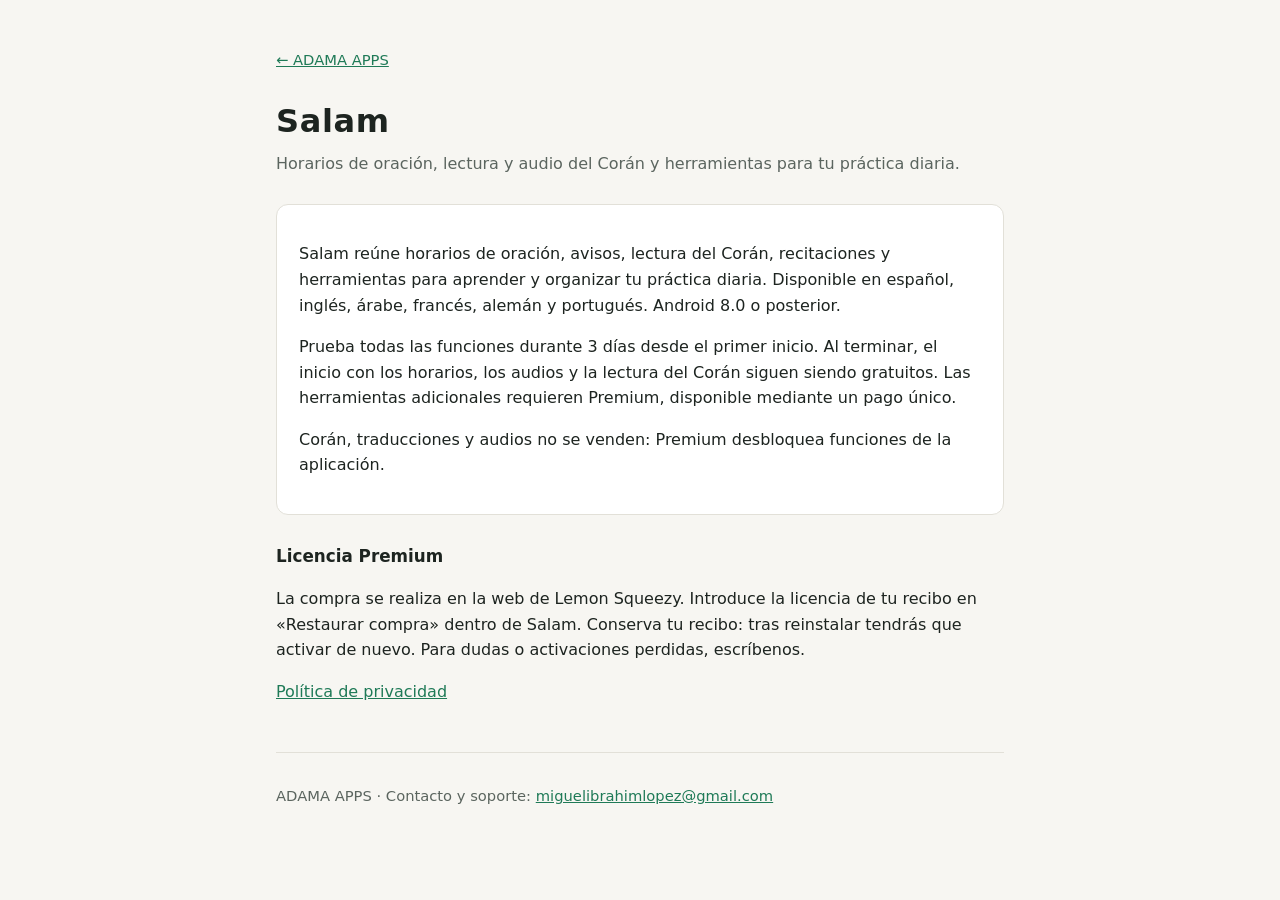
==== salam/index.html @ 8c901c55 "Web de ADAMA APPS: Salam y política de privacidad Co-Authored-By: Claude Opus 5.5 <noreply@anthropic" ====
<!doctype html>
<html lang="es">
<head>
<meta charset="utf-8">
<meta name="viewport" content="width=device-width, initial-scale=1">
<title>Salam — ADAMA APPS</title>
<meta name="description" content="Salam: horarios de oración, lectura y audio del Corán y herramientas para tu práctica diaria.">
<link rel="stylesheet" href="../style.css">
</head>
<body>
<main>
  <nav class="back"><a href="../">← ADAMA APPS</a></nav>
  <h1>Salam</h1>
  <p class="lead">Horarios de oración, lectura y audio del Corán y herramientas para tu práctica diaria.</p>

  <section class="card">
    <p>Salam reúne horarios de oración, avisos, lectura del Corán, recitaciones y herramientas para aprender y organizar tu práctica diaria. Disponible en español, inglés, árabe, francés, alemán y portugués. Android 8.0 o posterior.</p>
    <p>Prueba todas las funciones durante 3 días desde el primer inicio. Al terminar, el inicio con los horarios, los audios y la lectura del Corán siguen siendo gratuitos. Las herramientas adicionales requieren Premium, disponible mediante un pago único.</p>
    <p>Corán, traducciones y audios no se venden: Premium desbloquea funciones de la aplicación.</p>
  </section>

  <h3>Licencia Premium</h3>
  <p>La compra se realiza en la web de Lemon Squeezy. Introduce la licencia de tu recibo en «Restaurar compra» dentro de Salam. Conserva tu recibo: tras reinstalar tendrás que activar de nuevo. Para dudas o activaciones perdidas, escríbenos.</p>

  <p><a href="privacy.html">Política de privacidad</a></p>

  <footer>
    <p>ADAMA APPS · Contacto y soporte: <a href="mailto:miguelibrahimlopez@gmail.com">miguelibrahimlopez@gmail.com</a></p>
  </footer>
</main>
</body>
</html>
---- style.css ----
:root { --bg: #f7f6f2; --fg: #1d2420; --soft: #5b655f; --accent: #1f7a57; --card: #ffffff; --line: #e2e0d8; }
@media (prefers-color-scheme: dark) {
  :root { --bg: #121614; --fg: #e8ece9; --soft: #a3aea7; --accent: #5cc79a; --card: #1a201d; --line: #2a322e; }
}
* { box-sizing: border-box; }
body { margin: 0; background: var(--bg); color: var(--fg); font: 16px/1.6 system-ui, -apple-system, "Segoe UI", Roboto, sans-serif; }
main { max-width: 760px; margin: 0 auto; padding: 48px 16px 64px; }
h1 { font-size: 2rem; margin: 0 0 4px; letter-spacing: .02em; }
h2 { font-size: 1.3rem; margin: 0 0 8px; }
h3 { font-size: 1.05rem; margin: 28px 0 6px; }
.lead { color: var(--soft); margin-top: 0; }
.card { background: var(--card); border: 1px solid var(--line); border-radius: 12px; padding: 20px 22px; margin: 28px 0; }
a { color: var(--accent); }
footer { margin-top: 48px; padding-top: 16px; border-top: 1px solid var(--line); color: var(--soft); font-size: .92rem; }
.lang { font-size: .92rem; }
.meta { color: var(--soft); font-size: .92rem; }
nav.back { margin-bottom: 24px; font-size: .92rem; }
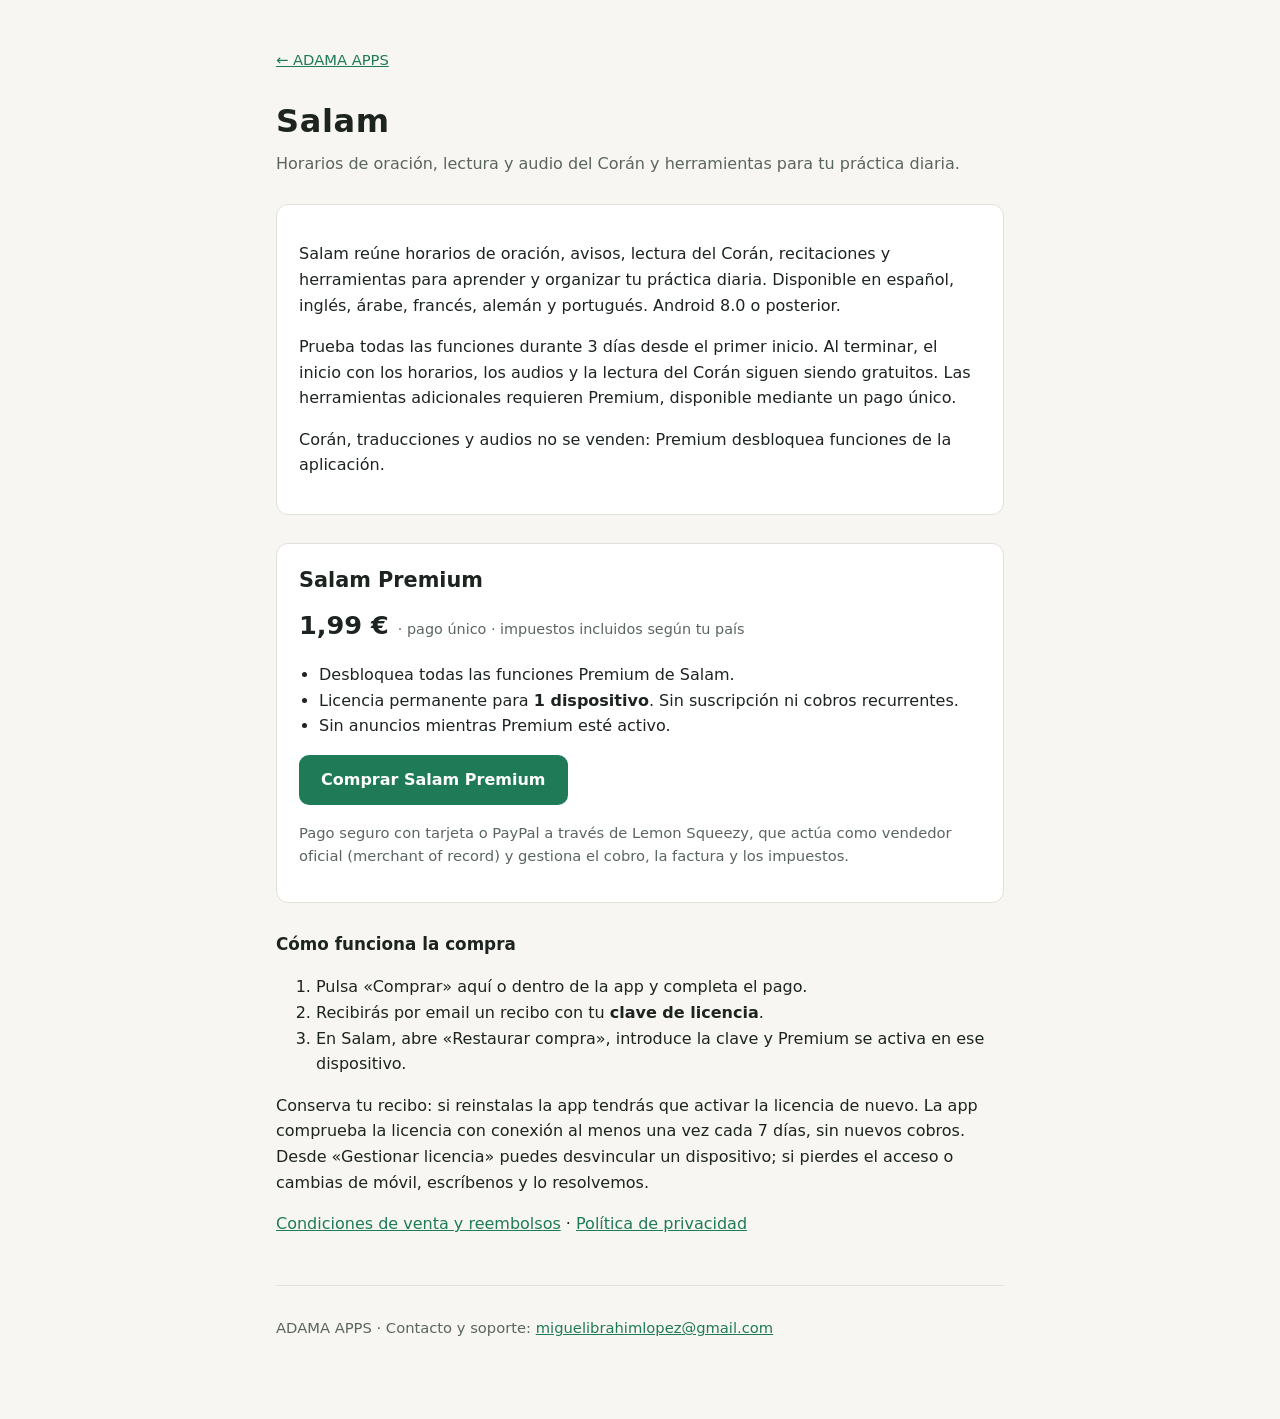
==== commit 1395d926: "Añadir compra de Salam Premium, precio y condiciones de venta Co-Authored-By: Claude Opus 5.5 <norep" ====
--- a/salam/index.html
+++ b/salam/index.html
@@ -19,10 +19,27 @@
     <p>Corán, traducciones y audios no se venden: Premium desbloquea funciones de la aplicación.</p>
   </section>
 
-  <h3>Licencia Premium</h3>
-  <p>La compra se realiza en la web de Lemon Squeezy. Introduce la licencia de tu recibo en «Restaurar compra» dentro de Salam. Conserva tu recibo: tras reinstalar tendrás que activar de nuevo. Para dudas o activaciones perdidas, escríbenos.</p>
+  <section class="card buy" id="premium">
+    <h2>Salam Premium</h2>
+    <p class="price">1,99 € <span>· pago único · impuestos incluidos según tu país</span></p>
+    <ul>
+      <li>Desbloquea todas las funciones Premium de Salam.</li>
+      <li>Licencia permanente para <strong>1 dispositivo</strong>. Sin suscripción ni cobros recurrentes.</li>
+      <li>Sin anuncios mientras Premium esté activo.</li>
+    </ul>
+    <p><a class="btn" href="https://adamaapps.lemonsqueezy.com/checkout/buy/8190e3b4-0ab7-49d2-ab2b-0d0ca8f3a299">Comprar Salam Premium</a></p>
+    <p class="meta">Pago seguro con tarjeta o PayPal a través de Lemon Squeezy, que actúa como vendedor oficial (merchant of record) y gestiona el cobro, la factura y los impuestos.</p>
+  </section>
 
-  <p><a href="privacy.html">Política de privacidad</a></p>
+  <h3>Cómo funciona la compra</h3>
+  <ol>
+    <li>Pulsa «Comprar» aquí o dentro de la app y completa el pago.</li>
+    <li>Recibirás por email un recibo con tu <strong>clave de licencia</strong>.</li>
+    <li>En Salam, abre «Restaurar compra», introduce la clave y Premium se activa en ese dispositivo.</li>
+  </ol>
+  <p>Conserva tu recibo: si reinstalas la app tendrás que activar la licencia de nuevo. La app comprueba la licencia con conexión al menos una vez cada 7 días, sin nuevos cobros. Desde «Gestionar licencia» puedes desvincular un dispositivo; si pierdes el acceso o cambias de móvil, escríbenos y lo resolvemos.</p>
+
+  <p><a href="terms.html">Condiciones de venta y reembolsos</a> · <a href="privacy.html">Política de privacidad</a></p>
 
   <footer>
     <p>ADAMA APPS · Contacto y soporte: <a href="mailto:miguelibrahimlopez@gmail.com">miguelibrahimlopez@gmail.com</a></p>
--- a/style.css
+++ b/style.css
@@ -15,3 +15,8 @@
 .lang { font-size: .92rem; }
 .meta { color: var(--soft); font-size: .92rem; }
 nav.back { margin-bottom: 24px; font-size: .92rem; }
+.price { font-size: 1.6rem; font-weight: 700; margin: 4px 0 8px; }
+.price span { font-size: .9rem; font-weight: 400; color: var(--soft); }
+.btn { display: inline-block; background: var(--accent); color: #fff; text-decoration: none; font-weight: 600; padding: 12px 22px; border-radius: 10px; }
+@media (prefers-color-scheme: dark) { .btn { color: #0d1411; } }
+.buy ul { padding-left: 20px; }
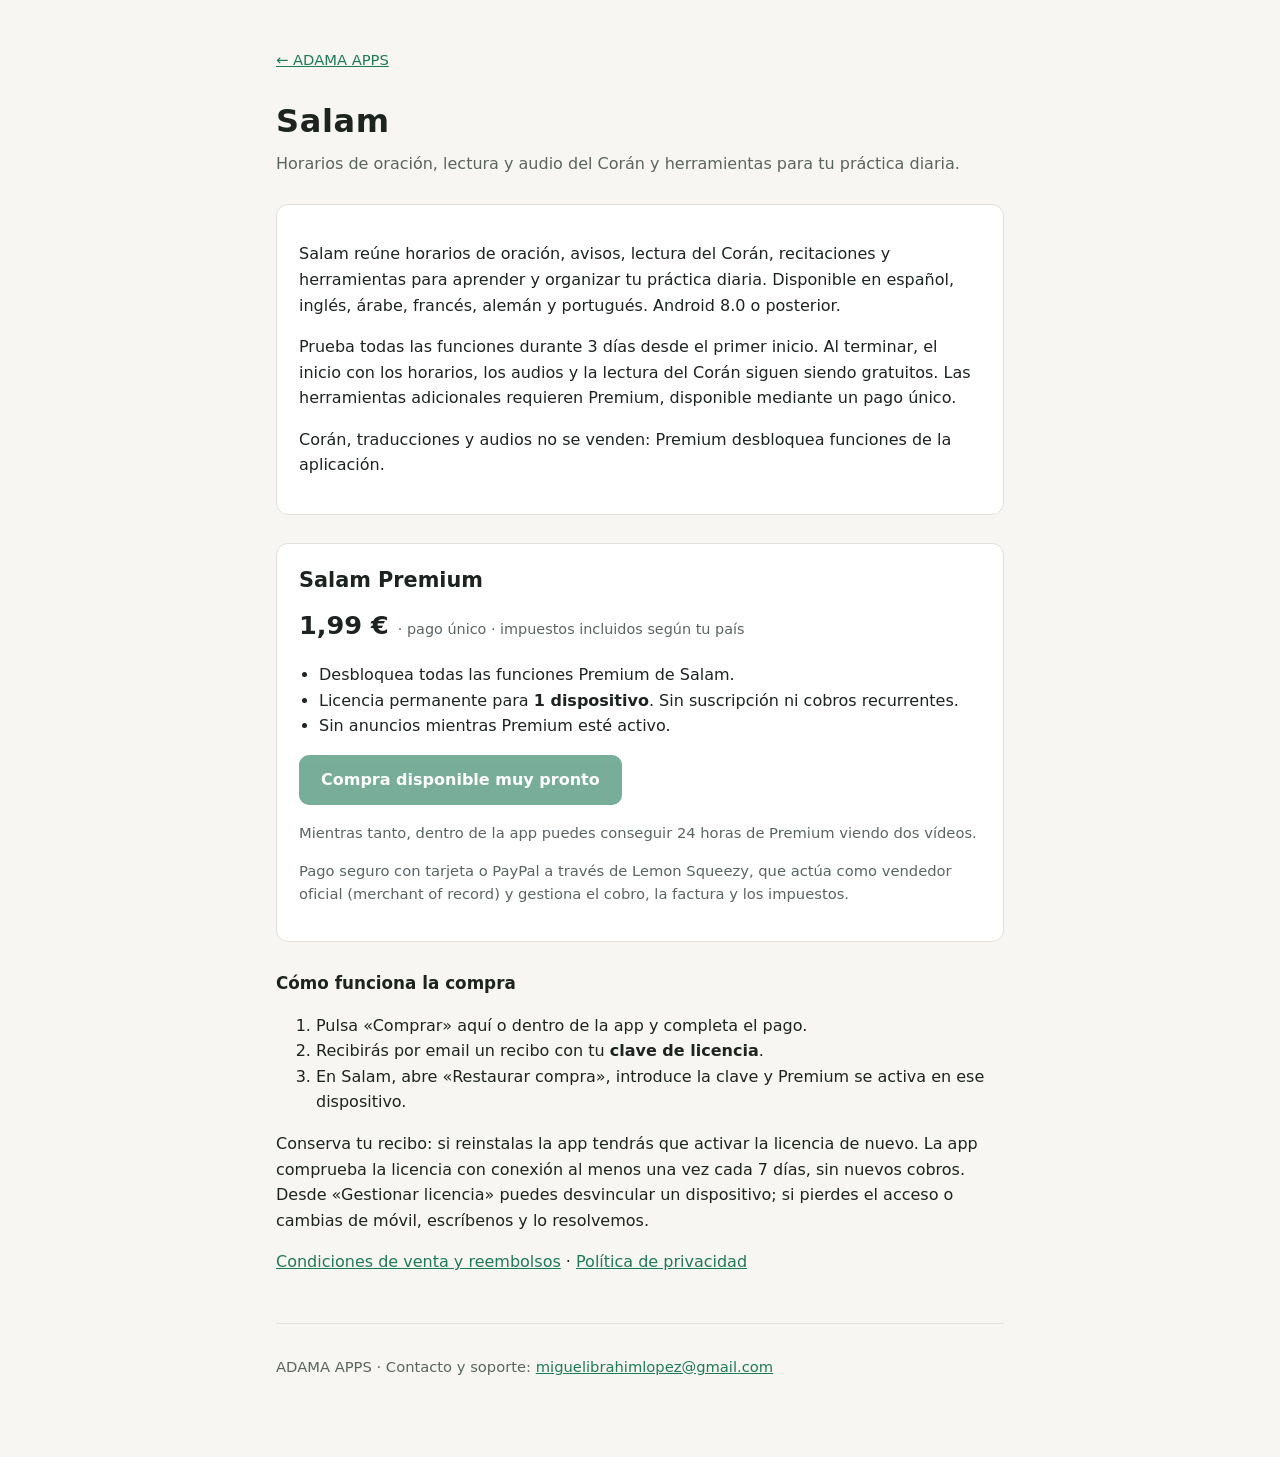
==== commit f382464f: "app-ads.txt de Start.io, config.json de compra y aviso de compra próximamente Co-Authored-By: Claude" ====
--- a/salam/index.html
+++ b/salam/index.html
@@ -27,7 +27,8 @@
       <li>Licencia permanente para <strong>1 dispositivo</strong>. Sin suscripción ni cobros recurrentes.</li>
       <li>Sin anuncios mientras Premium esté activo.</li>
     </ul>
-    <p><a class="btn" href="https://adamaapps.lemonsqueezy.com/checkout/buy/8190e3b4-0ab7-49d2-ab2b-0d0ca8f3a299">Comprar Salam Premium</a></p>
+    <p><span class="btn btn-off">Compra disponible muy pronto</span></p>
+    <p class="meta">Mientras tanto, dentro de la app puedes conseguir 24 horas de Premium viendo dos vídeos.</p>
     <p class="meta">Pago seguro con tarjeta o PayPal a través de Lemon Squeezy, que actúa como vendedor oficial (merchant of record) y gestiona el cobro, la factura y los impuestos.</p>
   </section>
 
--- a/style.css
+++ b/style.css
@@ -20,3 +20,4 @@
 .btn { display: inline-block; background: var(--accent); color: #fff; text-decoration: none; font-weight: 600; padding: 12px 22px; border-radius: 10px; }
 @media (prefers-color-scheme: dark) { .btn { color: #0d1411; } }
 .buy ul { padding-left: 20px; }
+.btn-off { opacity: .6; cursor: default; }
